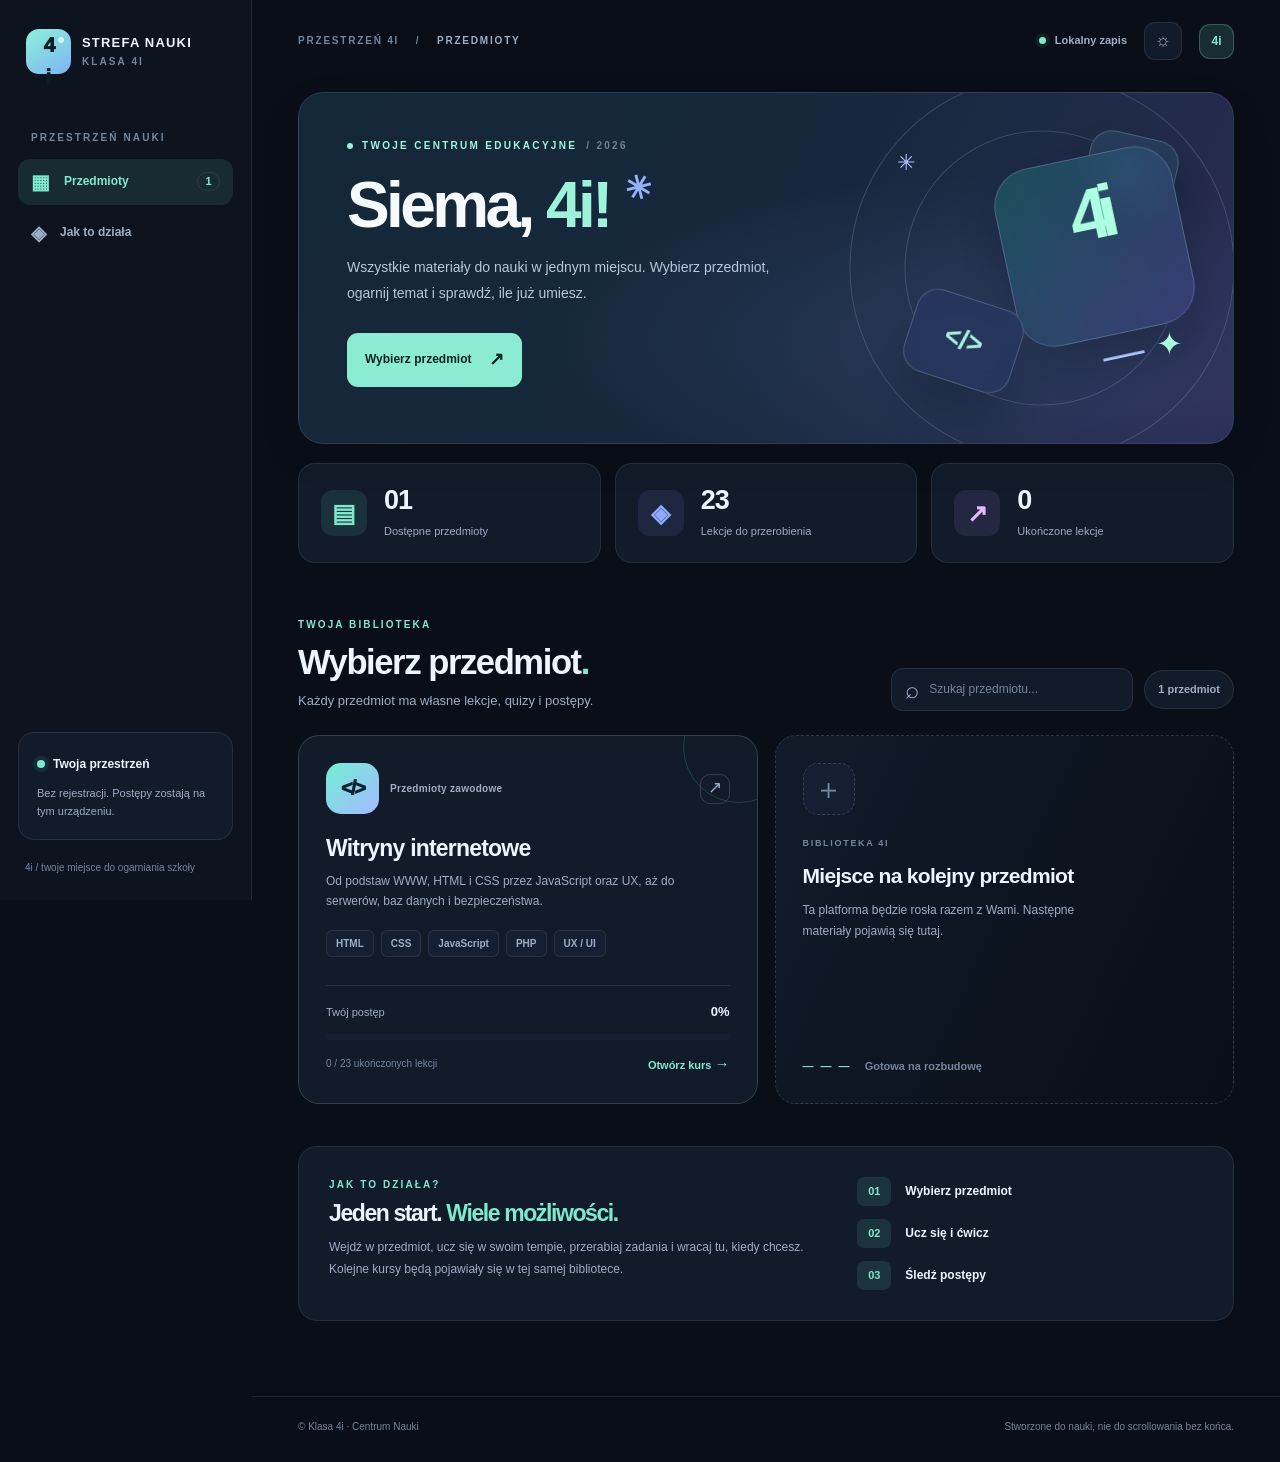
==== index.html @ 83c77b62 "Add files via upload" ====
<!doctype html>
<html lang="pl" data-theme="dark">
<head>
  <meta charset="utf-8">
  <meta name="viewport" content="width=device-width, initial-scale=1, viewport-fit=cover">
  <meta name="theme-color" content="#090e19">
  <meta name="description" content="Klasa 4i — centrum nauki. Wybierz przedmiot, przerabiaj lekcje, rozwiązuj quizy i śledź postępy.">
  <meta property="og:title" content="4i — Centrum Nauki">
  <meta property="og:description" content="Twoja baza materiałów, lekcji i quizów dla klasy 4i.">
  <meta property="og:type" content="website">
  <link rel="icon" href="assets/icon.svg" type="image/svg+xml">
  <link rel="manifest" href="manifest.webmanifest">
  <link rel="stylesheet" href="css/portal.css">
  <title>Klasa 4i — Centrum Nauki</title>
  <script src="subjects/catalog.js" defer></script>
  <script src="js/portal.js" defer></script>
</head>
<body>
  <a href="#main" class="skip-link">Przejdź do treści</a>
  <div class="shell">
    <aside class="sidebar" aria-label="Nawigacja">
      <a class="identity" href="./" aria-label="Klasa 4i — strona główna"><span class="identity-logo">4<span>i</span><span class="logo-spot"></span></span><span class="identity-name">STREFA NAUKI<small>KLASA 4I</small></span></a>
      <div class="nav-label">PRZESTRZEŃ NAUKI</div>
      <nav class="menu" aria-label="Menu główne"><a class="menu-link active" aria-current="page" href="./"><span aria-hidden="true">▦</span> Przedmioty <span class="menu-count" id="navCount">1</span></a><a class="menu-link" href="#jak-korzystac"><span aria-hidden="true">◈</span> Jak to działa</a></nav>
      <div class="sidebar-bottom"><div class="sidebar-note"><span class="status-dot"></span><strong>Twoja przestrzeń</strong><p>Bez rejestracji. Postępy zostają na tym urządzeniu.</p></div><span class="sidebar-copy">4i / twoje miejsce do ogarniania szkoły</span></div>
    </aside>
    <div class="main-col">
      <header class="topbar"><div class="top-path">PRZESTRZEŃ 4I <span>/</span> <strong>PRZEDMIOTY</strong></div><div class="top-controls"><span class="live-indicator"><span></span> Lokalny zapis</span><button id="themeToggle" class="icon-button" type="button" title="Zmień motyw" aria-label="Zmień motyw">☼</button><div class="top-avatar" aria-label="Klasa 4i">4i</div></div></header>
      <main class="container" id="main">
        <section class="welcome" aria-labelledby="welcomeTitle"><div class="welcome-copy"><div class="eyebrow"><span class="eyebrow-dash"></span> TWOJE CENTRUM EDUKACYJNE <span class="eyebrow-version">/ 2026</span></div><h1 id="welcomeTitle">Siema, <span>4i!</span> <span class="wave" aria-hidden="true">✳</span></h1><p>Wszystkie materiały do nauki w jednym miejscu. Wybierz przedmiot, ogarnij temat i sprawdź, ile już umiesz.</p><a class="primary-link" href="#przedmioty">Wybierz przedmiot <span aria-hidden="true">↗</span></a></div><div class="welcome-art" aria-hidden="true"><div class="art-orbit orbit-one"></div><div class="art-orbit orbit-two"></div><div class="art-tile tile-top">{ }</div><div class="art-tile tile-mid">4i<span>_</span></div><div class="art-tile tile-bottom">&lt;/&gt;</div><div class="art-spark spark-one">✦</div><div class="art-spark spark-two">✳</div></div></section>
        <div class="overview" aria-label="Statystyki platformy"><div class="overview-card"><span class="overview-icon icon-1">▤</span><div><strong id="totalSubjects">01</strong><small>Dostępne przedmioty</small></div></div><div class="overview-card"><span class="overview-icon icon-2">◈</span><div><strong id="totalLessons">23</strong><small>Lekcje do przerobienia</small></div></div><div class="overview-card"><span class="overview-icon icon-3">↗</span><div><strong id="totalCompleted">0</strong><small>Ukończone lekcje</small></div></div></div>
        <section class="subjects-section" id="przedmioty" aria-labelledby="subjectsTitle"><div class="section-top"><div><div class="section-eyebrow">TWOJA BIBLIOTEKA</div><h2 id="subjectsTitle">Wybierz przedmiot<span class="heading-dot">.</span></h2><p>Każdy przedmiot ma własne lekcje, quizy i postępy.</p></div><div class="section-tools"><label class="search-box"><span aria-hidden="true">⌕</span><span class="sr-only">Wyszukaj przedmiot</span><input id="subjectSearch" type="search" autocomplete="off" placeholder="Szukaj przedmiotu..." aria-label="Szukaj przedmiotu"></label><span id="subjectCount" class="count-pill">1 przedmiot</span></div></div><div id="subjectsGrid" class="subjects-grid" aria-live="polite"></div><p id="searchEmpty" class="empty-search" hidden>Nie znaleziono takiego przedmiotu. Spróbuj innej nazwy.</p></section>
        <section class="help" id="jak-korzystac" aria-label="Jak korzystać"><div class="help-copy"><div class="section-eyebrow">JAK TO DZIAŁA?</div><h2>Jeden start. <span>Wiele możliwości.</span></h2><p>Wejdź w przedmiot, ucz się w swoim tempie, przerabiaj zadania i wracaj tu, kiedy chcesz. Kolejne kursy będą pojawiały się w tej samej bibliotece.</p></div><div class="help-steps"><div><b>01</b><span>Wybierz przedmiot</span></div><div><b>02</b><span>Ucz się i ćwicz</span></div><div><b>03</b><span>Śledź postępy</span></div></div></section>
      </main><footer class="footer"><span>© Klasa 4i · Centrum Nauki</span><span>Stworzone do nauki, nie do scrollowania bez końca.</span></footer>
    </div>
  </div>
</body>
</html>
---- css/portal.css ----
:root{color-scheme:dark;--bg:#090e18;--sidebar:#0d1420;--panel:#111b2a;--panel2:#142032;--border:#ffffff16;--strong-border:#ffffff27;--text:#edf6ff;--muted:#9daec5;--quiet:#73869e;--mint:#7ee9cd;--blue:#91a9ff;--ink:#091c1a;--shadow:0 24px 60px #00000028}
[data-theme=light]{color-scheme:light;--bg:#f4f8fc;--sidebar:#fff;--panel:#fff;--panel2:#f4f7fc;--border:#1d3e561a;--strong-border:#1d3e5633;--text:#19283c;--muted:#64758a;--quiet:#7b8da0;--mint:#087e68;--blue:#556ccb;--ink:#fff;--shadow:0 20px 55px #35577918}
*{box-sizing:border-box}html{scroll-behavior:smooth}body{margin:0;font-family:Inter,ui-sans-serif,-apple-system,BlinkMacSystemFont,"Segoe UI",sans-serif;background:var(--bg);color:var(--text);line-height:1.55}a{color:inherit;text-decoration:none}button,input{font:inherit}button{cursor:pointer}button:focus-visible,a:focus-visible,input:focus-visible{outline:3px solid var(--mint);outline-offset:3px}::selection{background:#63dbb26b}.sr-only{position:absolute;width:1px;height:1px;margin:-1px;padding:0;overflow:hidden;clip:rect(0 0 0 0);white-space:nowrap;border:0}.skip-link{position:absolute;left:10px;top:-100px;z-index:200;background:var(--mint);color:var(--ink);padding:10px;border-radius:9px}.skip-link:focus{top:10px}
.shell{min-height:100vh}.sidebar{position:fixed;z-index:20;left:0;top:0;bottom:0;width:252px;display:flex;flex-direction:column;padding:29px 18px 25px;background:var(--sidebar);border-right:1px solid var(--border)}.identity{display:flex;gap:11px;align-items:center;padding:0 8px 30px}.identity-logo{height:45px;width:45px;background:linear-gradient(145deg,#8df2d8,#7db3f7);display:grid;place-items:center;position:relative;border-radius:13px;color:#0a1d25;font-size:21px;font-weight:950;letter-spacing:-1.7px;flex-shrink:0}.identity-logo>span:first-child{font-size:20px;margin-left:-2px}.logo-spot{position:absolute;width:6px;height:6px;border-radius:50%;right:7px;top:8px;background:#ffffffad}.identity-name{font-size:13px;font-weight:900;line-height:1.2;letter-spacing:1.2px}.identity-name small{display:block;margin-top:6px;font-size:10px;font-weight:780;color:var(--quiet);letter-spacing:2.1px}.nav-label,.section-eyebrow{color:var(--quiet);font-size:10px;font-weight:850;letter-spacing:2.1px}.nav-label{margin:26px 13px 13px}.menu{display:grid;gap:5px}.menu-link{display:flex;gap:14px;align-items:center;padding:13px;border-radius:12px;font-size:12px;font-weight:750;color:var(--muted);transition:background .15s,color .15s}.menu-link>span:first-child{font-size:20px;line-height:1}.menu-link:hover{background:var(--panel2);color:var(--text)}.menu-link.active{background:#74e5cb1a;color:var(--mint)}.menu-count{margin-left:auto;font-size:11px;border:1px solid var(--border);border-radius:99px;min-width:23px;text-align:center}.sidebar-bottom{margin-top:auto}.sidebar-note{border-radius:16px;border:1px solid var(--border);padding:18px;background:var(--panel)}.status-dot{width:8px;height:8px;border-radius:50%;background:var(--mint);display:inline-block;margin-right:8px;box-shadow:0 0 0 4px #65e2bf15}.sidebar-note strong{font-size:12px}.sidebar-note p{font-size:11px;line-height:1.6;color:var(--muted);margin:10px 0 0}.sidebar-copy{display:block;font-size:10px;color:var(--quiet);padding:20px 7px 0}.main-col{margin-left:252px;min-height:100vh;display:flex;flex-direction:column}.topbar{height:82px;display:flex;align-items:center;justify-content:space-between;gap:16px;padding:0 46px;max-width:1670px;width:100%;margin:0 auto}.top-path{font-size:10px;letter-spacing:1.8px;color:var(--quiet);font-weight:800}.top-path span{padding:0 12px;color:var(--quiet)}.top-path strong{color:var(--muted)}.top-controls{display:flex;align-items:center;gap:17px}.live-indicator{display:flex;align-items:center;gap:9px;font-size:11px;color:var(--muted);font-weight:650}.live-indicator>span{width:7px;height:7px;background:var(--mint);border-radius:100%;box-shadow:0 0 0 4px #65e2bf14}.icon-button{height:38px;width:38px;border:1px solid var(--border);border-radius:11px;background:var(--panel);color:var(--muted);font-size:18px}.icon-button:hover{color:var(--text);border-color:var(--strong-border)}.top-avatar{height:35px;width:35px;border-radius:11px;display:grid;place-items:center;background:#79e5c326;border:1px solid #79e5c344;color:var(--mint);font-size:12px;font-weight:900}.container{width:100%;max-width:1670px;padding:10px 46px 75px;margin:0 auto;flex:1}.welcome{min-height:352px;position:relative;overflow:hidden;display:grid;grid-template-columns:1.2fr .85fr;gap:12px;border:1px solid #b0c5e324;border-radius:25px;background:linear-gradient(115deg,#142736 0%,#17283e 54%,#292d54 100%);box-shadow:0 15px 45px #00000010}.welcome:before{content:'';position:absolute;inset:0;pointer-events:none;background:radial-gradient(ellipse at 76% 70%,#88a7f123,transparent 47%)}.welcome-copy{position:relative;z-index:2;padding:45px 48px 43px}.eyebrow{color:#9df6de;font-size:10px;font-weight:850;letter-spacing:2.3px;display:flex;gap:9px;align-items:center}.eyebrow-dash{height:6px;width:6px;border-radius:50%;background:#98f4dc}.eyebrow-version{color:#a0aec9a8}.welcome h1{font-size:clamp(42px,5vw,68px);line-height:1.06;letter-spacing:-3.6px;margin:18px 0 16px;font-weight:900;color:#f4faff}.welcome h1>span:first-child{color:#9df2d9}.wave{color:#95b1fc;font-size:.5em;vertical-align:top;display:inline-block;transform:rotate(-14deg);margin-left:1px}.welcome p{font-size:14px;color:#b7c8da;max-width:455px;line-height:1.8;margin:0 0 27px}.primary-link{padding:13px 18px;display:inline-flex;gap:18px;align-items:center;border-radius:11px;background:#8cebd3;color:#092521;font-size:12px;font-weight:850;transition:transform .15s,background .15s}.primary-link:hover{transform:translateY(-2px);background:#b1f8e4}.primary-link span{font-size:18px}.welcome-art{position:relative;min-height:280px}.art-orbit{position:absolute;border:1px solid #c9e0ff2d;border-radius:50%;left:50%;top:50%;transform:translate(-50%,-50%) rotate(-18deg)}.orbit-one{width:385px;height:385px}.orbit-two{width:275px;height:275px}.art-tile{position:absolute;display:grid;place-items:center;border:1px solid #d8e2ff38;box-shadow:0 26px 50px #06122052;backdrop-filter:blur(12px);font-weight:900}.tile-mid{width:181px;height:181px;left:40%;top:18%;border-radius:38px;transform:rotate(-12deg);background:linear-gradient(135deg,#1a5b62bb,#393c77dd);font-size:73px;letter-spacing:-12px;color:#adffdf}.tile-mid span{color:#adc5fe}.tile-top{height:73px;width:90px;right:15%;top:12%;background:#28415ec9;border-radius:22px;transform:rotate(13deg);color:#9abafa;font-size:25px}.tile-bottom{height:86px;width:111px;left:15%;bottom:17%;background:#25365dcf;border-radius:22px;transform:rotate(18deg);color:#abf6df;font-size:27px}.art-spark{position:absolute;color:#a8fbdc}.spark-one{right:13%;bottom:21%;font-size:32px}.spark-two{left:12%;top:15%;font-size:22px;color:#b1c2ff}.overview{display:grid;grid-template-columns:repeat(3,minmax(0,1fr));gap:14px;margin-top:19px}.overview-card{display:flex;gap:17px;align-items:center;min-height:100px;background:var(--panel);border:1px solid var(--border);border-radius:17px;padding:18px 22px}.overview-icon{height:46px;width:46px;display:grid;place-items:center;font-size:25px;font-weight:750;border-radius:12px;flex-shrink:0}.icon-1{color:var(--mint);background:#66e3c41b}.icon-2{color:var(--blue);background:#8b9ffe1a}.icon-3{color:#e8b9ff;background:#c79afe19}.overview-card strong{display:block;font-size:27px;font-weight:900;line-height:1.1;letter-spacing:-1px}.overview-card small{display:block;color:var(--muted);font-size:11px;margin-top:7px}.subjects-section{padding-top:54px;scroll-margin-top:22px}.section-top{display:flex;gap:20px;align-items:flex-end;justify-content:space-between;margin-bottom:24px}.section-eyebrow{color:var(--mint)}.section-top h2,.help h2{font-size:clamp(27px,2.7vw,35px);font-weight:880;line-height:1.2;letter-spacing:-1.4px;margin:9px 0 8px}.heading-dot{color:var(--mint)}.section-top p{color:var(--muted);margin:0;font-size:13px}.section-tools{display:flex;align-items:center;gap:11px}.search-box{display:flex;align-items:center;gap:8px;border:1px solid var(--border);background:var(--panel);border-radius:12px;padding:0 13px;height:43px;min-width:242px}.search-box:focus-within{border-color:var(--mint)}.search-box>span:not(.sr-only){font-size:24px;color:var(--muted);line-height:1}.search-box input{width:100%;background:transparent;border:0;outline:0;color:var(--text);font-size:12px}.search-box input:focus-visible{outline:0}.search-box input::placeholder{color:var(--quiet)}.count-pill{white-space:nowrap;font-size:11px;font-weight:780;color:var(--muted);padding:10px 13px;background:var(--panel);border:1px solid var(--border);border-radius:99px}.subjects-grid{display:grid;grid-template-columns:repeat(2,minmax(0,1fr));gap:17px}.subject-card{border:1px solid var(--strong-border);background:var(--panel);padding:27px;min-height:350px;border-radius:21px;display:flex;flex-direction:column;transition:transform .18s,border-color .18s,box-shadow .18s;position:relative;overflow:hidden}.subject-card:before{content:'';position:absolute;height:110px;width:110px;right:-38px;top:-45px;border:1px solid #69ead62d;border-radius:50%;pointer-events:none}.subject-card:hover{transform:translateY(-3px);border-color:var(--mint);box-shadow:var(--shadow)}.subject-head{display:flex;align-items:center;gap:11px}.subject-icon{height:51px;width:53px;display:grid;place-items:center;border-radius:15px;background:linear-gradient(135deg,#72eed4,#a5b9ff);font-size:20px;font-weight:950;color:#0d2230;letter-spacing:-2px}.subject-type{font-size:10px;color:var(--muted);font-weight:800;letter-spacing:.3px}.subject-arrow{margin-left:auto;width:30px;height:30px;display:grid;place-items:center;border:1px solid var(--strong-border);border-radius:10px;font-size:17px;color:var(--muted);transition:background .15s}.subject-card:hover .subject-arrow{color:var(--ink);background:var(--mint)}.subject-card h3{font-size:23px;letter-spacing:-.8px;line-height:1.25;margin:20px 0 8px}.subject-desc{font-size:12px;line-height:1.7;max-width:520px;color:var(--muted);margin:0 0 18px}.subject-tags{display:flex;flex-wrap:wrap;gap:7px}.subject-tags span{padding:5px 9px;border:1px solid var(--border);border-radius:6px;color:var(--muted);font-size:10px;font-weight:730;background:var(--panel2)}.subject-break{height:1px;background:var(--border);margin:auto 0 16px;margin-top:28px}.subject-progress{display:flex;align-items:center;justify-content:space-between;font-size:11px;color:var(--muted)}.subject-progress strong{color:var(--text);font-size:13px}.subject-meter{height:6px;background:var(--panel2);border-radius:8px;overflow:hidden;margin:12px 0}.subject-meter span{display:block;height:100%;background:linear-gradient(90deg,var(--mint),var(--blue));border-radius:8px}.subject-foot{display:flex;justify-content:space-between;align-items:center;gap:8px;color:var(--quiet);font-size:10px}.subject-open{color:var(--mint);font-size:11px;font-weight:850;white-space:nowrap}.subject-open span{font-size:15px}.coming-card{border:1px dashed var(--strong-border);background:linear-gradient(115deg,var(--panel),var(--bg));padding:27px;min-height:350px;border-radius:21px;display:flex;align-items:flex-start;flex-direction:column}.coming-plus{height:52px;width:52px;border-radius:15px;display:grid;place-items:center;background:var(--panel2);border:1px dashed var(--strong-border);font-size:29px;color:var(--quiet);font-weight:200}.coming-pill{font-size:9px;letter-spacing:1.7px;color:var(--quiet);font-weight:850;margin-top:22px}.coming-card h3{font-size:21px;letter-spacing:-.7px;margin:9px 0 7px}.coming-card p{color:var(--muted);font-size:12px;line-height:1.8;max-width:310px;margin:0}.coming-bottom{font-size:11px;color:var(--quiet);font-weight:750;margin-top:auto;display:flex;gap:13px;align-items:center}.coming-dashes{letter-spacing:2px;color:var(--mint)}.empty-search{border-radius:15px;padding:25px;border:1px solid var(--border);color:var(--muted);font-size:13px}.help{border:1px solid var(--border);border-radius:19px;display:grid;grid-template-columns:1.25fr .85fr;gap:20px;margin-top:42px;padding:30px;background:var(--panel)}.help h2{font-size:23px;margin-top:8px}.help h2 span{color:var(--mint)}.help p{font-size:12px;color:var(--muted);max-width:550px;margin:8px 0 0;line-height:1.85}.help-steps{display:grid;align-content:center;gap:13px}.help-steps>div{display:flex;align-items:center;gap:14px;font-size:12px;font-weight:700}.help-steps b{height:29px;width:34px;border-radius:7px;background:#7defd21b;display:grid;place-items:center;color:var(--mint);font-size:11px}.footer{max-width:1670px;width:100%;margin:0 auto;padding:22px 46px 28px;border-top:1px solid var(--border);color:var(--quiet);font-size:10px;display:flex;justify-content:space-between;gap:15px}
@media(max-width:1150px){.sidebar{width:214px}.main-col{margin-left:214px}.container{padding-left:28px;padding-right:28px}.topbar,.footer{padding-left:28px;padding-right:28px}.welcome-copy{padding:40px 35px}.welcome-art{transform:scale(.9);transform-origin:center}.subject-card,.coming-card{padding:22px}.subject-foot{flex-wrap:wrap}}
@media(max-width:820px){.sidebar{position:static;width:auto;height:auto;padding:14px 23px;border-right:0;border-bottom:1px solid var(--border)}.identity{padding:0}.identity-logo{height:40px;width:40px}.nav-label,.menu,.sidebar-bottom{display:none}.main-col{margin-left:0}.topbar{height:60px;padding:0 22px}.container{padding:15px 22px 56px}.welcome{min-height:300px}.welcome-copy{padding:33px}.welcome-art{transform:scale(.77)}.overview-card{padding:13px;min-height:90px}.overview-icon{width:38px;height:38px}.subjects-section{padding-top:39px}.footer{padding:18px 22px}}
@media(max-width:650px){.top-path{font-size:9px}.live-indicator{display:none}.welcome{display:block;min-height:315px}.welcome-copy{padding:35px 25px;max-width:430px}.welcome h1{font-size:51px}.welcome p{font-size:13px;position:relative;z-index:3}.welcome-art{position:absolute;right:-125px;top:15px;height:290px;width:290px;opacity:.24;transform:scale(.7)}.overview{grid-template-columns:repeat(3,minmax(0,1fr));gap:8px;margin-top:11px}.overview-card{display:block;padding:12px;min-height:116px}.overview-icon{width:31px;height:31px;font-size:19px;margin-bottom:8px}.overview-card strong{font-size:22px}.overview-card small{font-size:10px;line-height:1.35}.section-top{display:block}.section-tools{margin-top:21px}.search-box{flex:1;min-width:0}.subjects-grid{grid-template-columns:1fr}.subject-card,.coming-card{min-height:320px}.help{grid-template-columns:1fr;padding:23px}.help-steps{grid-template-columns:1fr;gap:9px}.footer{display:block}.footer span{display:block;margin:6px 0}}
@media(max-width:380px){.container{padding-left:14px;padding-right:14px}.topbar{padding:0 14px}.welcome-copy{padding:28px 20px}.welcome h1{font-size:46px}.overview-card{padding:9px}.count-pill{display:none}}
@media(prefers-reduced-motion:reduce){html{scroll-behavior:auto}*,*::before,*::after{animation-duration:.01ms!important;transition-duration:.01ms!important}}
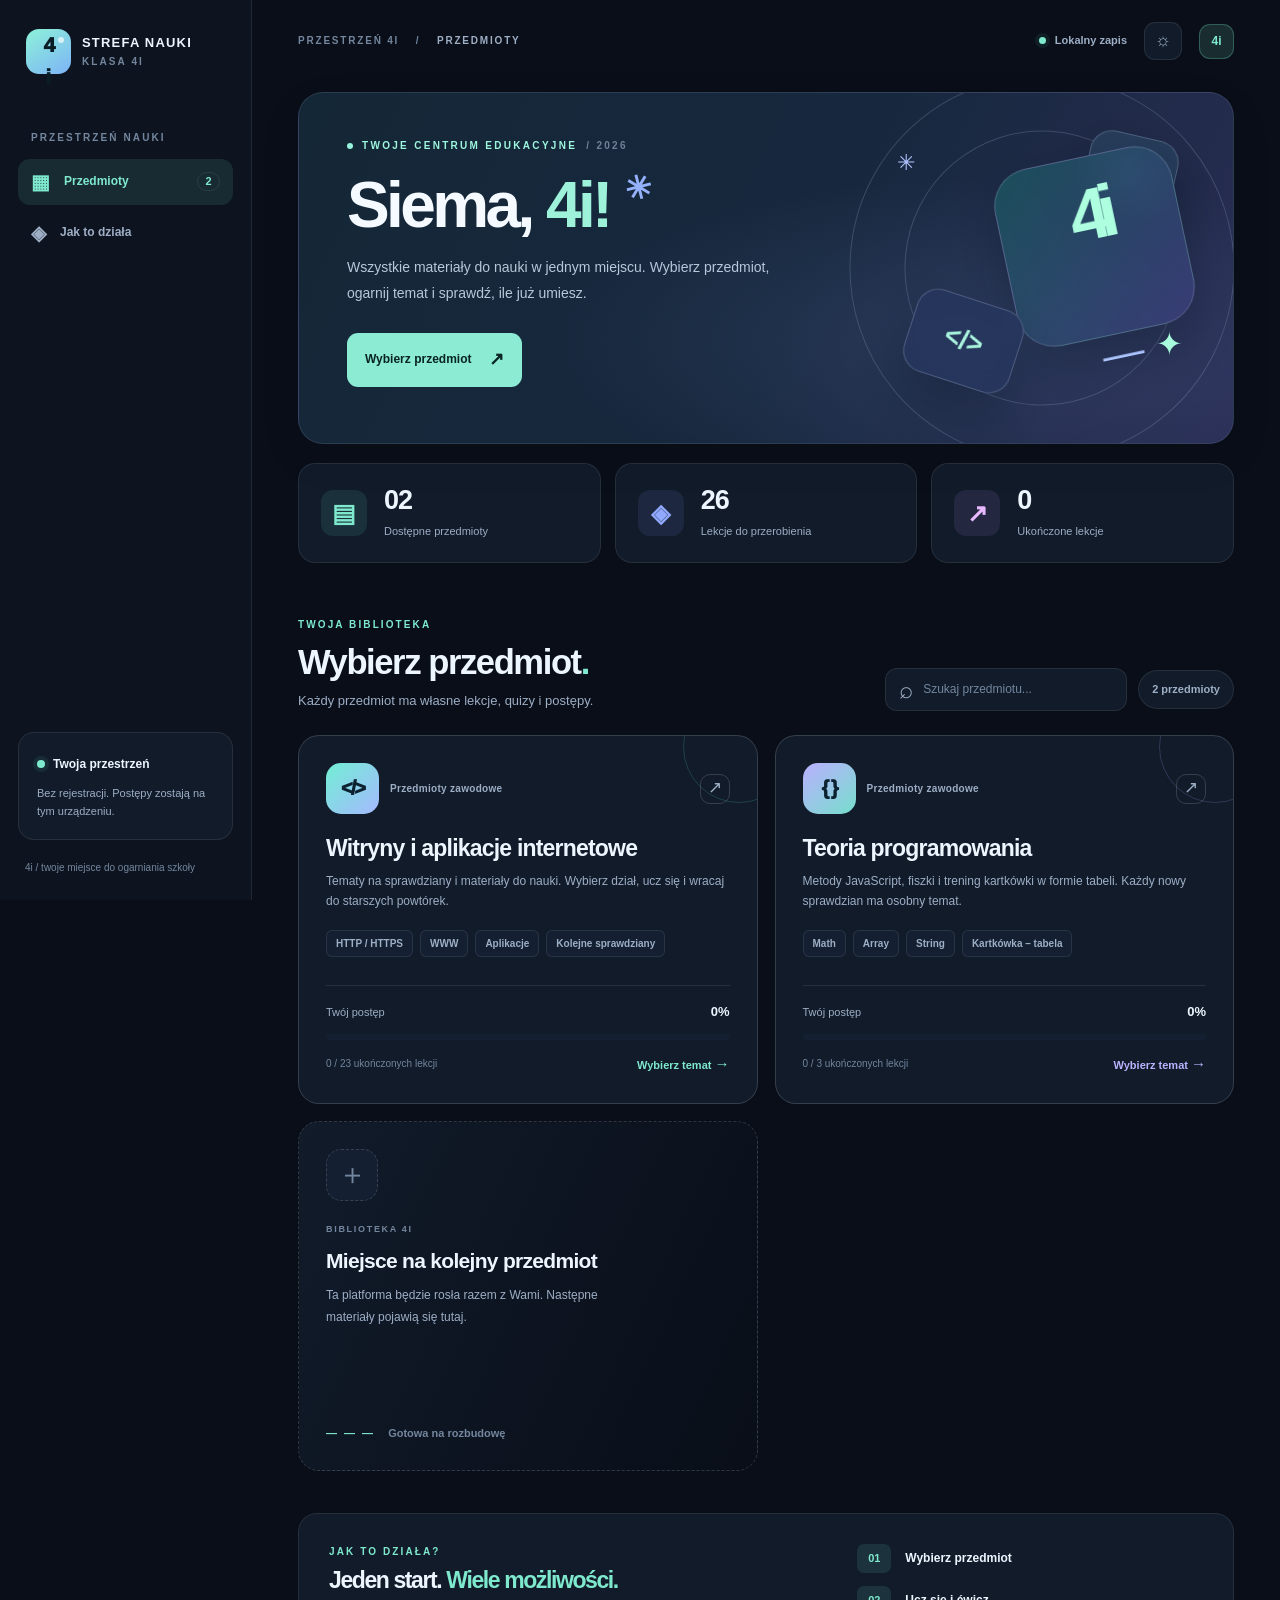
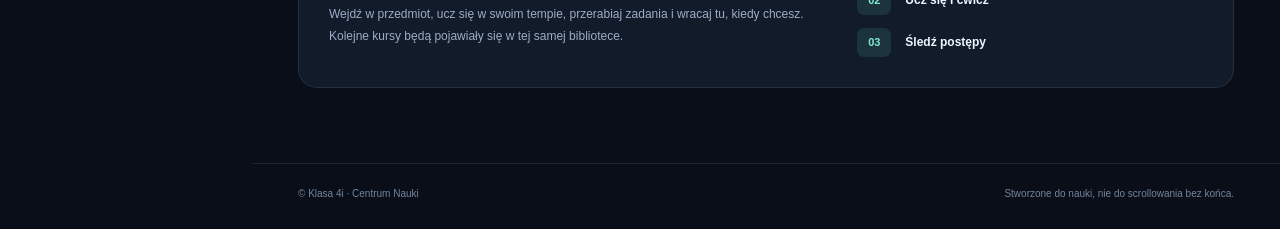
==== commit 4101746d: "Add files via upload" ====
--- a/index.html
+++ b/index.html
@@ -13,23 +13,25 @@
   <link rel="stylesheet" href="css/portal.css">
   <title>Klasa 4i — Centrum Nauki</title>
   <script src="subjects/catalog.js" defer></script>
+  <script src="subjects/witryny/tematy.js" defer></script>
+  <script src="subjects/teoria-programowania/tematy.js" defer></script>
   <script src="js/portal.js" defer></script>
 </head>
 <body>
   <a href="#main" class="skip-link">Przejdź do treści</a>
   <div class="shell">
     <aside class="sidebar" aria-label="Nawigacja">
-      <a class="identity" href="./" aria-label="Klasa 4i — strona główna"><span class="identity-logo">4<span>i</span><span class="logo-spot"></span></span><span class="identity-name">STREFA NAUKI<small>KLASA 4I</small></span></a>
+      <a class="identity" href="index.html" aria-label="Klasa 4i — strona główna"><span class="identity-logo">4<span>i</span><span class="logo-spot"></span></span><span class="identity-name">STREFA NAUKI<small>KLASA 4I</small></span></a>
       <div class="nav-label">PRZESTRZEŃ NAUKI</div>
-      <nav class="menu" aria-label="Menu główne"><a class="menu-link active" aria-current="page" href="./"><span aria-hidden="true">▦</span> Przedmioty <span class="menu-count" id="navCount">1</span></a><a class="menu-link" href="#jak-korzystac"><span aria-hidden="true">◈</span> Jak to działa</a></nav>
+      <nav class="menu" aria-label="Menu główne"><a class="menu-link active" aria-current="page" href="index.html"><span aria-hidden="true">▦</span> Przedmioty <span class="menu-count" id="navCount">2</span></a><a class="menu-link" href="#jak-korzystac"><span aria-hidden="true">◈</span> Jak to działa</a></nav>
       <div class="sidebar-bottom"><div class="sidebar-note"><span class="status-dot"></span><strong>Twoja przestrzeń</strong><p>Bez rejestracji. Postępy zostają na tym urządzeniu.</p></div><span class="sidebar-copy">4i / twoje miejsce do ogarniania szkoły</span></div>
     </aside>
     <div class="main-col">
       <header class="topbar"><div class="top-path">PRZESTRZEŃ 4I <span>/</span> <strong>PRZEDMIOTY</strong></div><div class="top-controls"><span class="live-indicator"><span></span> Lokalny zapis</span><button id="themeToggle" class="icon-button" type="button" title="Zmień motyw" aria-label="Zmień motyw">☼</button><div class="top-avatar" aria-label="Klasa 4i">4i</div></div></header>
       <main class="container" id="main">
         <section class="welcome" aria-labelledby="welcomeTitle"><div class="welcome-copy"><div class="eyebrow"><span class="eyebrow-dash"></span> TWOJE CENTRUM EDUKACYJNE <span class="eyebrow-version">/ 2026</span></div><h1 id="welcomeTitle">Siema, <span>4i!</span> <span class="wave" aria-hidden="true">✳</span></h1><p>Wszystkie materiały do nauki w jednym miejscu. Wybierz przedmiot, ogarnij temat i sprawdź, ile już umiesz.</p><a class="primary-link" href="#przedmioty">Wybierz przedmiot <span aria-hidden="true">↗</span></a></div><div class="welcome-art" aria-hidden="true"><div class="art-orbit orbit-one"></div><div class="art-orbit orbit-two"></div><div class="art-tile tile-top">{ }</div><div class="art-tile tile-mid">4i<span>_</span></div><div class="art-tile tile-bottom">&lt;/&gt;</div><div class="art-spark spark-one">✦</div><div class="art-spark spark-two">✳</div></div></section>
-        <div class="overview" aria-label="Statystyki platformy"><div class="overview-card"><span class="overview-icon icon-1">▤</span><div><strong id="totalSubjects">01</strong><small>Dostępne przedmioty</small></div></div><div class="overview-card"><span class="overview-icon icon-2">◈</span><div><strong id="totalLessons">23</strong><small>Lekcje do przerobienia</small></div></div><div class="overview-card"><span class="overview-icon icon-3">↗</span><div><strong id="totalCompleted">0</strong><small>Ukończone lekcje</small></div></div></div>
-        <section class="subjects-section" id="przedmioty" aria-labelledby="subjectsTitle"><div class="section-top"><div><div class="section-eyebrow">TWOJA BIBLIOTEKA</div><h2 id="subjectsTitle">Wybierz przedmiot<span class="heading-dot">.</span></h2><p>Każdy przedmiot ma własne lekcje, quizy i postępy.</p></div><div class="section-tools"><label class="search-box"><span aria-hidden="true">⌕</span><span class="sr-only">Wyszukaj przedmiot</span><input id="subjectSearch" type="search" autocomplete="off" placeholder="Szukaj przedmiotu..." aria-label="Szukaj przedmiotu"></label><span id="subjectCount" class="count-pill">1 przedmiot</span></div></div><div id="subjectsGrid" class="subjects-grid" aria-live="polite"></div><p id="searchEmpty" class="empty-search" hidden>Nie znaleziono takiego przedmiotu. Spróbuj innej nazwy.</p></section>
+        <div class="overview" aria-label="Statystyki platformy"><div class="overview-card"><span class="overview-icon icon-1">▤</span><div><strong id="totalSubjects">02</strong><small>Dostępne przedmioty</small></div></div><div class="overview-card"><span class="overview-icon icon-2">◈</span><div><strong id="totalLessons">26</strong><small>Lekcje do przerobienia</small></div></div><div class="overview-card"><span class="overview-icon icon-3">↗</span><div><strong id="totalCompleted">0</strong><small>Ukończone lekcje</small></div></div></div>
+        <section class="subjects-section" id="przedmioty" aria-labelledby="subjectsTitle"><div class="section-top"><div><div class="section-eyebrow">TWOJA BIBLIOTEKA</div><h2 id="subjectsTitle">Wybierz przedmiot<span class="heading-dot">.</span></h2><p>Każdy przedmiot ma własne lekcje, quizy i postępy.</p></div><div class="section-tools"><label class="search-box"><span aria-hidden="true">⌕</span><span class="sr-only">Wyszukaj przedmiot</span><input id="subjectSearch" type="search" autocomplete="off" placeholder="Szukaj przedmiotu..." aria-label="Szukaj przedmiotu"></label><span id="subjectCount" class="count-pill">2 przedmioty</span></div></div><div id="subjectsGrid" class="subjects-grid" aria-live="polite"></div><p id="searchEmpty" class="empty-search" hidden>Nie znaleziono takiego przedmiotu. Spróbuj innej nazwy.</p></section>
         <section class="help" id="jak-korzystac" aria-label="Jak korzystać"><div class="help-copy"><div class="section-eyebrow">JAK TO DZIAŁA?</div><h2>Jeden start. <span>Wiele możliwości.</span></h2><p>Wejdź w przedmiot, ucz się w swoim tempie, przerabiaj zadania i wracaj tu, kiedy chcesz. Kolejne kursy będą pojawiały się w tej samej bibliotece.</p></div><div class="help-steps"><div><b>01</b><span>Wybierz przedmiot</span></div><div><b>02</b><span>Ucz się i ćwicz</span></div><div><b>03</b><span>Śledź postępy</span></div></div></section>
       </main><footer class="footer"><span>© Klasa 4i · Centrum Nauki</span><span>Stworzone do nauki, nie do scrollowania bez końca.</span></footer>
     </div>
--- a/css/portal.css
+++ b/css/portal.css
@@ -8,3 +8,10 @@
 @media(max-width:650px){.top-path{font-size:9px}.live-indicator{display:none}.welcome{display:block;min-height:315px}.welcome-copy{padding:35px 25px;max-width:430px}.welcome h1{font-size:51px}.welcome p{font-size:13px;position:relative;z-index:3}.welcome-art{position:absolute;right:-125px;top:15px;height:290px;width:290px;opacity:.24;transform:scale(.7)}.overview{grid-template-columns:repeat(3,minmax(0,1fr));gap:8px;margin-top:11px}.overview-card{display:block;padding:12px;min-height:116px}.overview-icon{width:31px;height:31px;font-size:19px;margin-bottom:8px}.overview-card strong{font-size:22px}.overview-card small{font-size:10px;line-height:1.35}.section-top{display:block}.section-tools{margin-top:21px}.search-box{flex:1;min-width:0}.subjects-grid{grid-template-columns:1fr}.subject-card,.coming-card{min-height:320px}.help{grid-template-columns:1fr;padding:23px}.help-steps{grid-template-columns:1fr;gap:9px}.footer{display:block}.footer span{display:block;margin:6px 0}}
 @media(max-width:380px){.container{padding-left:14px;padding-right:14px}.topbar{padding:0 14px}.welcome-copy{padding:28px 20px}.welcome h1{font-size:46px}.overview-card{padding:9px}.count-pill{display:none}}
 @media(prefers-reduced-motion:reduce){html{scroll-behavior:auto}*,*::before,*::after{animation-duration:.01ms!important;transition-duration:.01ms!important}}
+
+/* Drugi przedmiot — osobny akcent bez zmian w starym kursie */
+.subject-violet .subject-icon{background:linear-gradient(140deg,#bab0ff,#76decc)}
+.subject-violet:before{border-color:#a6a2ff36}
+.subject-violet:hover{border-color:#aaa6ff}
+.subject-violet .subject-open{color:#b9b2ff}
+.subject-violet .subject-meter span{background:linear-gradient(90deg,#b9abff,#8be9d4)}
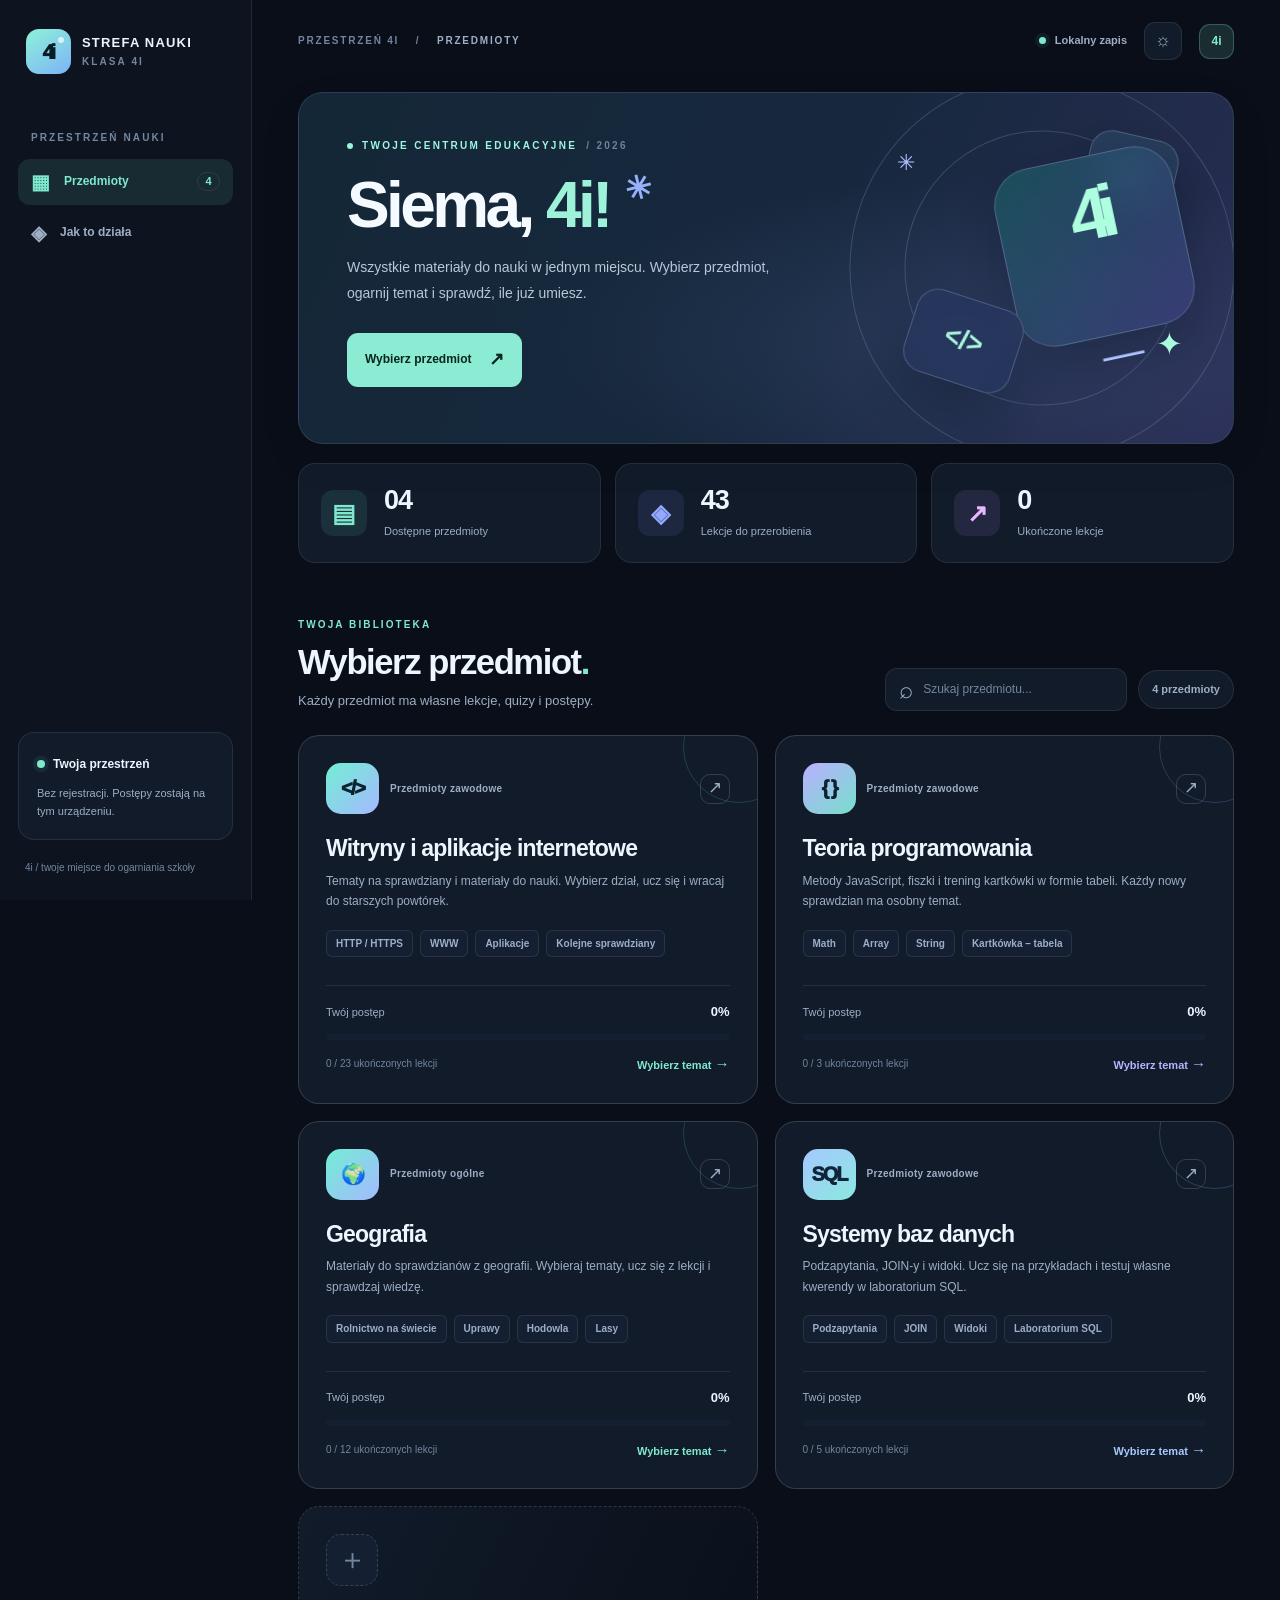
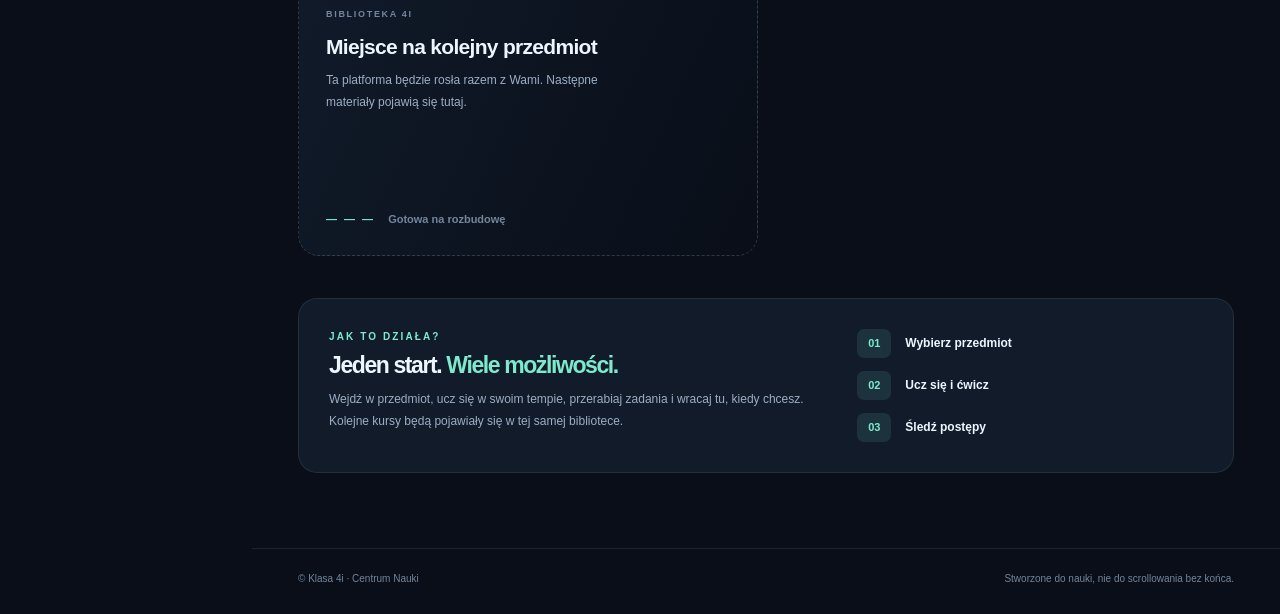
==== commit 6c517e64: "Add files via upload" ====
--- a/index.html
+++ b/index.html
@@ -15,6 +15,8 @@
   <script src="subjects/catalog.js" defer></script>
   <script src="subjects/witryny/tematy.js" defer></script>
   <script src="subjects/teoria-programowania/tematy.js" defer></script>
+  <script src="subjects/geografia/tematy.js" defer></script>
+  <script src="subjects/systemy-baz-danych/tematy.js" defer></script>
   <script src="js/portal.js" defer></script>
 </head>
 <body>
@@ -23,14 +25,14 @@
     <aside class="sidebar" aria-label="Nawigacja">
       <a class="identity" href="index.html" aria-label="Klasa 4i — strona główna"><span class="identity-logo">4<span>i</span><span class="logo-spot"></span></span><span class="identity-name">STREFA NAUKI<small>KLASA 4I</small></span></a>
       <div class="nav-label">PRZESTRZEŃ NAUKI</div>
-      <nav class="menu" aria-label="Menu główne"><a class="menu-link active" aria-current="page" href="index.html"><span aria-hidden="true">▦</span> Przedmioty <span class="menu-count" id="navCount">2</span></a><a class="menu-link" href="#jak-korzystac"><span aria-hidden="true">◈</span> Jak to działa</a></nav>
+      <nav class="menu" aria-label="Menu główne"><a class="menu-link active" aria-current="page" href="index.html"><span aria-hidden="true">▦</span> Przedmioty <span class="menu-count" id="navCount">4</span></a><a class="menu-link" href="#jak-korzystac"><span aria-hidden="true">◈</span> Jak to działa</a></nav>
       <div class="sidebar-bottom"><div class="sidebar-note"><span class="status-dot"></span><strong>Twoja przestrzeń</strong><p>Bez rejestracji. Postępy zostają na tym urządzeniu.</p></div><span class="sidebar-copy">4i / twoje miejsce do ogarniania szkoły</span></div>
     </aside>
     <div class="main-col">
       <header class="topbar"><div class="top-path">PRZESTRZEŃ 4I <span>/</span> <strong>PRZEDMIOTY</strong></div><div class="top-controls"><span class="live-indicator"><span></span> Lokalny zapis</span><button id="themeToggle" class="icon-button" type="button" title="Zmień motyw" aria-label="Zmień motyw">☼</button><div class="top-avatar" aria-label="Klasa 4i">4i</div></div></header>
       <main class="container" id="main">
         <section class="welcome" aria-labelledby="welcomeTitle"><div class="welcome-copy"><div class="eyebrow"><span class="eyebrow-dash"></span> TWOJE CENTRUM EDUKACYJNE <span class="eyebrow-version">/ 2026</span></div><h1 id="welcomeTitle">Siema, <span>4i!</span> <span class="wave" aria-hidden="true">✳</span></h1><p>Wszystkie materiały do nauki w jednym miejscu. Wybierz przedmiot, ogarnij temat i sprawdź, ile już umiesz.</p><a class="primary-link" href="#przedmioty">Wybierz przedmiot <span aria-hidden="true">↗</span></a></div><div class="welcome-art" aria-hidden="true"><div class="art-orbit orbit-one"></div><div class="art-orbit orbit-two"></div><div class="art-tile tile-top">{ }</div><div class="art-tile tile-mid">4i<span>_</span></div><div class="art-tile tile-bottom">&lt;/&gt;</div><div class="art-spark spark-one">✦</div><div class="art-spark spark-two">✳</div></div></section>
-        <div class="overview" aria-label="Statystyki platformy"><div class="overview-card"><span class="overview-icon icon-1">▤</span><div><strong id="totalSubjects">02</strong><small>Dostępne przedmioty</small></div></div><div class="overview-card"><span class="overview-icon icon-2">◈</span><div><strong id="totalLessons">26</strong><small>Lekcje do przerobienia</small></div></div><div class="overview-card"><span class="overview-icon icon-3">↗</span><div><strong id="totalCompleted">0</strong><small>Ukończone lekcje</small></div></div></div>
+        <div class="overview" aria-label="Statystyki platformy"><div class="overview-card"><span class="overview-icon icon-1">▤</span><div><strong id="totalSubjects">04</strong><small>Dostępne przedmioty</small></div></div><div class="overview-card"><span class="overview-icon icon-2">◈</span><div><strong id="totalLessons">43</strong><small>Lekcje do przerobienia</small></div></div><div class="overview-card"><span class="overview-icon icon-3">↗</span><div><strong id="totalCompleted">0</strong><small>Ukończone lekcje</small></div></div></div>
         <section class="subjects-section" id="przedmioty" aria-labelledby="subjectsTitle"><div class="section-top"><div><div class="section-eyebrow">TWOJA BIBLIOTEKA</div><h2 id="subjectsTitle">Wybierz przedmiot<span class="heading-dot">.</span></h2><p>Każdy przedmiot ma własne lekcje, quizy i postępy.</p></div><div class="section-tools"><label class="search-box"><span aria-hidden="true">⌕</span><span class="sr-only">Wyszukaj przedmiot</span><input id="subjectSearch" type="search" autocomplete="off" placeholder="Szukaj przedmiotu..." aria-label="Szukaj przedmiotu"></label><span id="subjectCount" class="count-pill">2 przedmioty</span></div></div><div id="subjectsGrid" class="subjects-grid" aria-live="polite"></div><p id="searchEmpty" class="empty-search" hidden>Nie znaleziono takiego przedmiotu. Spróbuj innej nazwy.</p></section>
         <section class="help" id="jak-korzystac" aria-label="Jak korzystać"><div class="help-copy"><div class="section-eyebrow">JAK TO DZIAŁA?</div><h2>Jeden start. <span>Wiele możliwości.</span></h2><p>Wejdź w przedmiot, ucz się w swoim tempie, przerabiaj zadania i wracaj tu, kiedy chcesz. Kolejne kursy będą pojawiały się w tej samej bibliotece.</p></div><div class="help-steps"><div><b>01</b><span>Wybierz przedmiot</span></div><div><b>02</b><span>Ucz się i ćwicz</span></div><div><b>03</b><span>Śledź postępy</span></div></div></section>
       </main><footer class="footer"><span>© Klasa 4i · Centrum Nauki</span><span>Stworzone do nauki, nie do scrollowania bez końca.</span></footer>
--- a/css/portal.css
+++ b/css/portal.css
@@ -2,7 +2,7 @@
 :root{color-scheme:dark;--bg:#090e18;--sidebar:#0d1420;--panel:#111b2a;--panel2:#142032;--border:#ffffff16;--strong-border:#ffffff27;--text:#edf6ff;--muted:#9daec5;--quiet:#73869e;--mint:#7ee9cd;--blue:#91a9ff;--ink:#091c1a;--shadow:0 24px 60px #00000028}
 [data-theme=light]{color-scheme:light;--bg:#f4f8fc;--sidebar:#fff;--panel:#fff;--panel2:#f4f7fc;--border:#1d3e561a;--strong-border:#1d3e5633;--text:#19283c;--muted:#64758a;--quiet:#7b8da0;--mint:#087e68;--blue:#556ccb;--ink:#fff;--shadow:0 20px 55px #35577918}
 *{box-sizing:border-box}html{scroll-behavior:smooth}body{margin:0;font-family:Inter,ui-sans-serif,-apple-system,BlinkMacSystemFont,"Segoe UI",sans-serif;background:var(--bg);color:var(--text);line-height:1.55}a{color:inherit;text-decoration:none}button,input{font:inherit}button{cursor:pointer}button:focus-visible,a:focus-visible,input:focus-visible{outline:3px solid var(--mint);outline-offset:3px}::selection{background:#63dbb26b}.sr-only{position:absolute;width:1px;height:1px;margin:-1px;padding:0;overflow:hidden;clip:rect(0 0 0 0);white-space:nowrap;border:0}.skip-link{position:absolute;left:10px;top:-100px;z-index:200;background:var(--mint);color:var(--ink);padding:10px;border-radius:9px}.skip-link:focus{top:10px}
-.shell{min-height:100vh}.sidebar{position:fixed;z-index:20;left:0;top:0;bottom:0;width:252px;display:flex;flex-direction:column;padding:29px 18px 25px;background:var(--sidebar);border-right:1px solid var(--border)}.identity{display:flex;gap:11px;align-items:center;padding:0 8px 30px}.identity-logo{height:45px;width:45px;background:linear-gradient(145deg,#8df2d8,#7db3f7);display:grid;place-items:center;position:relative;border-radius:13px;color:#0a1d25;font-size:21px;font-weight:950;letter-spacing:-1.7px;flex-shrink:0}.identity-logo>span:first-child{font-size:20px;margin-left:-2px}.logo-spot{position:absolute;width:6px;height:6px;border-radius:50%;right:7px;top:8px;background:#ffffffad}.identity-name{font-size:13px;font-weight:900;line-height:1.2;letter-spacing:1.2px}.identity-name small{display:block;margin-top:6px;font-size:10px;font-weight:780;color:var(--quiet);letter-spacing:2.1px}.nav-label,.section-eyebrow{color:var(--quiet);font-size:10px;font-weight:850;letter-spacing:2.1px}.nav-label{margin:26px 13px 13px}.menu{display:grid;gap:5px}.menu-link{display:flex;gap:14px;align-items:center;padding:13px;border-radius:12px;font-size:12px;font-weight:750;color:var(--muted);transition:background .15s,color .15s}.menu-link>span:first-child{font-size:20px;line-height:1}.menu-link:hover{background:var(--panel2);color:var(--text)}.menu-link.active{background:#74e5cb1a;color:var(--mint)}.menu-count{margin-left:auto;font-size:11px;border:1px solid var(--border);border-radius:99px;min-width:23px;text-align:center}.sidebar-bottom{margin-top:auto}.sidebar-note{border-radius:16px;border:1px solid var(--border);padding:18px;background:var(--panel)}.status-dot{width:8px;height:8px;border-radius:50%;background:var(--mint);display:inline-block;margin-right:8px;box-shadow:0 0 0 4px #65e2bf15}.sidebar-note strong{font-size:12px}.sidebar-note p{font-size:11px;line-height:1.6;color:var(--muted);margin:10px 0 0}.sidebar-copy{display:block;font-size:10px;color:var(--quiet);padding:20px 7px 0}.main-col{margin-left:252px;min-height:100vh;display:flex;flex-direction:column}.topbar{height:82px;display:flex;align-items:center;justify-content:space-between;gap:16px;padding:0 46px;max-width:1670px;width:100%;margin:0 auto}.top-path{font-size:10px;letter-spacing:1.8px;color:var(--quiet);font-weight:800}.top-path span{padding:0 12px;color:var(--quiet)}.top-path strong{color:var(--muted)}.top-controls{display:flex;align-items:center;gap:17px}.live-indicator{display:flex;align-items:center;gap:9px;font-size:11px;color:var(--muted);font-weight:650}.live-indicator>span{width:7px;height:7px;background:var(--mint);border-radius:100%;box-shadow:0 0 0 4px #65e2bf14}.icon-button{height:38px;width:38px;border:1px solid var(--border);border-radius:11px;background:var(--panel);color:var(--muted);font-size:18px}.icon-button:hover{color:var(--text);border-color:var(--strong-border)}.top-avatar{height:35px;width:35px;border-radius:11px;display:grid;place-items:center;background:#79e5c326;border:1px solid #79e5c344;color:var(--mint);font-size:12px;font-weight:900}.container{width:100%;max-width:1670px;padding:10px 46px 75px;margin:0 auto;flex:1}.welcome{min-height:352px;position:relative;overflow:hidden;display:grid;grid-template-columns:1.2fr .85fr;gap:12px;border:1px solid #b0c5e324;border-radius:25px;background:linear-gradient(115deg,#142736 0%,#17283e 54%,#292d54 100%);box-shadow:0 15px 45px #00000010}.welcome:before{content:'';position:absolute;inset:0;pointer-events:none;background:radial-gradient(ellipse at 76% 70%,#88a7f123,transparent 47%)}.welcome-copy{position:relative;z-index:2;padding:45px 48px 43px}.eyebrow{color:#9df6de;font-size:10px;font-weight:850;letter-spacing:2.3px;display:flex;gap:9px;align-items:center}.eyebrow-dash{height:6px;width:6px;border-radius:50%;background:#98f4dc}.eyebrow-version{color:#a0aec9a8}.welcome h1{font-size:clamp(42px,5vw,68px);line-height:1.06;letter-spacing:-3.6px;margin:18px 0 16px;font-weight:900;color:#f4faff}.welcome h1>span:first-child{color:#9df2d9}.wave{color:#95b1fc;font-size:.5em;vertical-align:top;display:inline-block;transform:rotate(-14deg);margin-left:1px}.welcome p{font-size:14px;color:#b7c8da;max-width:455px;line-height:1.8;margin:0 0 27px}.primary-link{padding:13px 18px;display:inline-flex;gap:18px;align-items:center;border-radius:11px;background:#8cebd3;color:#092521;font-size:12px;font-weight:850;transition:transform .15s,background .15s}.primary-link:hover{transform:translateY(-2px);background:#b1f8e4}.primary-link span{font-size:18px}.welcome-art{position:relative;min-height:280px}.art-orbit{position:absolute;border:1px solid #c9e0ff2d;border-radius:50%;left:50%;top:50%;transform:translate(-50%,-50%) rotate(-18deg)}.orbit-one{width:385px;height:385px}.orbit-two{width:275px;height:275px}.art-tile{position:absolute;display:grid;place-items:center;border:1px solid #d8e2ff38;box-shadow:0 26px 50px #06122052;backdrop-filter:blur(12px);font-weight:900}.tile-mid{width:181px;height:181px;left:40%;top:18%;border-radius:38px;transform:rotate(-12deg);background:linear-gradient(135deg,#1a5b62bb,#393c77dd);font-size:73px;letter-spacing:-12px;color:#adffdf}.tile-mid span{color:#adc5fe}.tile-top{height:73px;width:90px;right:15%;top:12%;background:#28415ec9;border-radius:22px;transform:rotate(13deg);color:#9abafa;font-size:25px}.tile-bottom{height:86px;width:111px;left:15%;bottom:17%;background:#25365dcf;border-radius:22px;transform:rotate(18deg);color:#abf6df;font-size:27px}.art-spark{position:absolute;color:#a8fbdc}.spark-one{right:13%;bottom:21%;font-size:32px}.spark-two{left:12%;top:15%;font-size:22px;color:#b1c2ff}.overview{display:grid;grid-template-columns:repeat(3,minmax(0,1fr));gap:14px;margin-top:19px}.overview-card{display:flex;gap:17px;align-items:center;min-height:100px;background:var(--panel);border:1px solid var(--border);border-radius:17px;padding:18px 22px}.overview-icon{height:46px;width:46px;display:grid;place-items:center;font-size:25px;font-weight:750;border-radius:12px;flex-shrink:0}.icon-1{color:var(--mint);background:#66e3c41b}.icon-2{color:var(--blue);background:#8b9ffe1a}.icon-3{color:#e8b9ff;background:#c79afe19}.overview-card strong{display:block;font-size:27px;font-weight:900;line-height:1.1;letter-spacing:-1px}.overview-card small{display:block;color:var(--muted);font-size:11px;margin-top:7px}.subjects-section{padding-top:54px;scroll-margin-top:22px}.section-top{display:flex;gap:20px;align-items:flex-end;justify-content:space-between;margin-bottom:24px}.section-eyebrow{color:var(--mint)}.section-top h2,.help h2{font-size:clamp(27px,2.7vw,35px);font-weight:880;line-height:1.2;letter-spacing:-1.4px;margin:9px 0 8px}.heading-dot{color:var(--mint)}.section-top p{color:var(--muted);margin:0;font-size:13px}.section-tools{display:flex;align-items:center;gap:11px}.search-box{display:flex;align-items:center;gap:8px;border:1px solid var(--border);background:var(--panel);border-radius:12px;padding:0 13px;height:43px;min-width:242px}.search-box:focus-within{border-color:var(--mint)}.search-box>span:not(.sr-only){font-size:24px;color:var(--muted);line-height:1}.search-box input{width:100%;background:transparent;border:0;outline:0;color:var(--text);font-size:12px}.search-box input:focus-visible{outline:0}.search-box input::placeholder{color:var(--quiet)}.count-pill{white-space:nowrap;font-size:11px;font-weight:780;color:var(--muted);padding:10px 13px;background:var(--panel);border:1px solid var(--border);border-radius:99px}.subjects-grid{display:grid;grid-template-columns:repeat(2,minmax(0,1fr));gap:17px}.subject-card{border:1px solid var(--strong-border);background:var(--panel);padding:27px;min-height:350px;border-radius:21px;display:flex;flex-direction:column;transition:transform .18s,border-color .18s,box-shadow .18s;position:relative;overflow:hidden}.subject-card:before{content:'';position:absolute;height:110px;width:110px;right:-38px;top:-45px;border:1px solid #69ead62d;border-radius:50%;pointer-events:none}.subject-card:hover{transform:translateY(-3px);border-color:var(--mint);box-shadow:var(--shadow)}.subject-head{display:flex;align-items:center;gap:11px}.subject-icon{height:51px;width:53px;display:grid;place-items:center;border-radius:15px;background:linear-gradient(135deg,#72eed4,#a5b9ff);font-size:20px;font-weight:950;color:#0d2230;letter-spacing:-2px}.subject-type{font-size:10px;color:var(--muted);font-weight:800;letter-spacing:.3px}.subject-arrow{margin-left:auto;width:30px;height:30px;display:grid;place-items:center;border:1px solid var(--strong-border);border-radius:10px;font-size:17px;color:var(--muted);transition:background .15s}.subject-card:hover .subject-arrow{color:var(--ink);background:var(--mint)}.subject-card h3{font-size:23px;letter-spacing:-.8px;line-height:1.25;margin:20px 0 8px}.subject-desc{font-size:12px;line-height:1.7;max-width:520px;color:var(--muted);margin:0 0 18px}.subject-tags{display:flex;flex-wrap:wrap;gap:7px}.subject-tags span{padding:5px 9px;border:1px solid var(--border);border-radius:6px;color:var(--muted);font-size:10px;font-weight:730;background:var(--panel2)}.subject-break{height:1px;background:var(--border);margin:auto 0 16px;margin-top:28px}.subject-progress{display:flex;align-items:center;justify-content:space-between;font-size:11px;color:var(--muted)}.subject-progress strong{color:var(--text);font-size:13px}.subject-meter{height:6px;background:var(--panel2);border-radius:8px;overflow:hidden;margin:12px 0}.subject-meter span{display:block;height:100%;background:linear-gradient(90deg,var(--mint),var(--blue));border-radius:8px}.subject-foot{display:flex;justify-content:space-between;align-items:center;gap:8px;color:var(--quiet);font-size:10px}.subject-open{color:var(--mint);font-size:11px;font-weight:850;white-space:nowrap}.subject-open span{font-size:15px}.coming-card{border:1px dashed var(--strong-border);background:linear-gradient(115deg,var(--panel),var(--bg));padding:27px;min-height:350px;border-radius:21px;display:flex;align-items:flex-start;flex-direction:column}.coming-plus{height:52px;width:52px;border-radius:15px;display:grid;place-items:center;background:var(--panel2);border:1px dashed var(--strong-border);font-size:29px;color:var(--quiet);font-weight:200}.coming-pill{font-size:9px;letter-spacing:1.7px;color:var(--quiet);font-weight:850;margin-top:22px}.coming-card h3{font-size:21px;letter-spacing:-.7px;margin:9px 0 7px}.coming-card p{color:var(--muted);font-size:12px;line-height:1.8;max-width:310px;margin:0}.coming-bottom{font-size:11px;color:var(--quiet);font-weight:750;margin-top:auto;display:flex;gap:13px;align-items:center}.coming-dashes{letter-spacing:2px;color:var(--mint)}.empty-search{border-radius:15px;padding:25px;border:1px solid var(--border);color:var(--muted);font-size:13px}.help{border:1px solid var(--border);border-radius:19px;display:grid;grid-template-columns:1.25fr .85fr;gap:20px;margin-top:42px;padding:30px;background:var(--panel)}.help h2{font-size:23px;margin-top:8px}.help h2 span{color:var(--mint)}.help p{font-size:12px;color:var(--muted);max-width:550px;margin:8px 0 0;line-height:1.85}.help-steps{display:grid;align-content:center;gap:13px}.help-steps>div{display:flex;align-items:center;gap:14px;font-size:12px;font-weight:700}.help-steps b{height:29px;width:34px;border-radius:7px;background:#7defd21b;display:grid;place-items:center;color:var(--mint);font-size:11px}.footer{max-width:1670px;width:100%;margin:0 auto;padding:22px 46px 28px;border-top:1px solid var(--border);color:var(--quiet);font-size:10px;display:flex;justify-content:space-between;gap:15px}
+.shell{min-height:100vh}.sidebar{position:fixed;z-index:20;left:0;top:0;bottom:0;width:252px;display:flex;flex-direction:column;padding:29px 18px 25px;background:var(--sidebar);border-right:1px solid var(--border)}.identity{display:flex;gap:11px;align-items:center;padding:0 8px 30px}.identity-logo{height:45px;width:45px;background:linear-gradient(145deg,#8df2d8,#7db3f7);display:flex;align-items:center;justify-content:center;white-space:nowrap;line-height:1;position:relative;border-radius:13px;color:#0a1d25;font-size:21px;font-weight:950;letter-spacing:-1.7px;flex-shrink:0}.identity-logo>span:first-child{font-size:20px;margin-left:-2px}.logo-spot{position:absolute;width:6px;height:6px;border-radius:50%;right:7px;top:8px;background:#ffffffad}.identity-name{font-size:13px;font-weight:900;line-height:1.2;letter-spacing:1.2px}.identity-name small{display:block;margin-top:6px;font-size:10px;font-weight:780;color:var(--quiet);letter-spacing:2.1px}.nav-label,.section-eyebrow{color:var(--quiet);font-size:10px;font-weight:850;letter-spacing:2.1px}.nav-label{margin:26px 13px 13px}.menu{display:grid;gap:5px}.menu-link{display:flex;gap:14px;align-items:center;padding:13px;border-radius:12px;font-size:12px;font-weight:750;color:var(--muted);transition:background .15s,color .15s}.menu-link>span:first-child{font-size:20px;line-height:1}.menu-link:hover{background:var(--panel2);color:var(--text)}.menu-link.active{background:#74e5cb1a;color:var(--mint)}.menu-count{margin-left:auto;font-size:11px;border:1px solid var(--border);border-radius:99px;min-width:23px;text-align:center}.sidebar-bottom{margin-top:auto}.sidebar-note{border-radius:16px;border:1px solid var(--border);padding:18px;background:var(--panel)}.status-dot{width:8px;height:8px;border-radius:50%;background:var(--mint);display:inline-block;margin-right:8px;box-shadow:0 0 0 4px #65e2bf15}.sidebar-note strong{font-size:12px}.sidebar-note p{font-size:11px;line-height:1.6;color:var(--muted);margin:10px 0 0}.sidebar-copy{display:block;font-size:10px;color:var(--quiet);padding:20px 7px 0}.main-col{margin-left:252px;min-height:100vh;display:flex;flex-direction:column}.topbar{height:82px;display:flex;align-items:center;justify-content:space-between;gap:16px;padding:0 46px;max-width:1670px;width:100%;margin:0 auto}.top-path{font-size:10px;letter-spacing:1.8px;color:var(--quiet);font-weight:800}.top-path span{padding:0 12px;color:var(--quiet)}.top-path strong{color:var(--muted)}.top-controls{display:flex;align-items:center;gap:17px}.live-indicator{display:flex;align-items:center;gap:9px;font-size:11px;color:var(--muted);font-weight:650}.live-indicator>span{width:7px;height:7px;background:var(--mint);border-radius:100%;box-shadow:0 0 0 4px #65e2bf14}.icon-button{height:38px;width:38px;border:1px solid var(--border);border-radius:11px;background:var(--panel);color:var(--muted);font-size:18px}.icon-button:hover{color:var(--text);border-color:var(--strong-border)}.top-avatar{height:35px;width:35px;border-radius:11px;display:grid;place-items:center;background:#79e5c326;border:1px solid #79e5c344;color:var(--mint);font-size:12px;font-weight:900}.container{width:100%;max-width:1670px;padding:10px 46px 75px;margin:0 auto;flex:1}.welcome{min-height:352px;position:relative;overflow:hidden;display:grid;grid-template-columns:1.2fr .85fr;gap:12px;border:1px solid #b0c5e324;border-radius:25px;background:linear-gradient(115deg,#142736 0%,#17283e 54%,#292d54 100%);box-shadow:0 15px 45px #00000010}.welcome:before{content:'';position:absolute;inset:0;pointer-events:none;background:radial-gradient(ellipse at 76% 70%,#88a7f123,transparent 47%)}.welcome-copy{position:relative;z-index:2;padding:45px 48px 43px}.eyebrow{color:#9df6de;font-size:10px;font-weight:850;letter-spacing:2.3px;display:flex;gap:9px;align-items:center}.eyebrow-dash{height:6px;width:6px;border-radius:50%;background:#98f4dc}.eyebrow-version{color:#a0aec9a8}.welcome h1{font-size:clamp(42px,5vw,68px);line-height:1.06;letter-spacing:-3.6px;margin:18px 0 16px;font-weight:900;color:#f4faff}.welcome h1>span:first-child{color:#9df2d9}.wave{color:#95b1fc;font-size:.5em;vertical-align:top;display:inline-block;transform:rotate(-14deg);margin-left:1px}.welcome p{font-size:14px;color:#b7c8da;max-width:455px;line-height:1.8;margin:0 0 27px}.primary-link{padding:13px 18px;display:inline-flex;gap:18px;align-items:center;border-radius:11px;background:#8cebd3;color:#092521;font-size:12px;font-weight:850;transition:transform .15s,background .15s}.primary-link:hover{transform:translateY(-2px);background:#b1f8e4}.primary-link span{font-size:18px}.welcome-art{position:relative;min-height:280px}.art-orbit{position:absolute;border:1px solid #c9e0ff2d;border-radius:50%;left:50%;top:50%;transform:translate(-50%,-50%) rotate(-18deg)}.orbit-one{width:385px;height:385px}.orbit-two{width:275px;height:275px}.art-tile{position:absolute;display:grid;place-items:center;border:1px solid #d8e2ff38;box-shadow:0 26px 50px #06122052;backdrop-filter:blur(12px);font-weight:900}.tile-mid{width:181px;height:181px;left:40%;top:18%;border-radius:38px;transform:rotate(-12deg);background:linear-gradient(135deg,#1a5b62bb,#393c77dd);font-size:73px;letter-spacing:-12px;color:#adffdf}.tile-mid span{color:#adc5fe}.tile-top{height:73px;width:90px;right:15%;top:12%;background:#28415ec9;border-radius:22px;transform:rotate(13deg);color:#9abafa;font-size:25px}.tile-bottom{height:86px;width:111px;left:15%;bottom:17%;background:#25365dcf;border-radius:22px;transform:rotate(18deg);color:#abf6df;font-size:27px}.art-spark{position:absolute;color:#a8fbdc}.spark-one{right:13%;bottom:21%;font-size:32px}.spark-two{left:12%;top:15%;font-size:22px;color:#b1c2ff}.overview{display:grid;grid-template-columns:repeat(3,minmax(0,1fr));gap:14px;margin-top:19px}.overview-card{display:flex;gap:17px;align-items:center;min-height:100px;background:var(--panel);border:1px solid var(--border);border-radius:17px;padding:18px 22px}.overview-icon{height:46px;width:46px;display:grid;place-items:center;font-size:25px;font-weight:750;border-radius:12px;flex-shrink:0}.icon-1{color:var(--mint);background:#66e3c41b}.icon-2{color:var(--blue);background:#8b9ffe1a}.icon-3{color:#e8b9ff;background:#c79afe19}.overview-card strong{display:block;font-size:27px;font-weight:900;line-height:1.1;letter-spacing:-1px}.overview-card small{display:block;color:var(--muted);font-size:11px;margin-top:7px}.subjects-section{padding-top:54px;scroll-margin-top:22px}.section-top{display:flex;gap:20px;align-items:flex-end;justify-content:space-between;margin-bottom:24px}.section-eyebrow{color:var(--mint)}.section-top h2,.help h2{font-size:clamp(27px,2.7vw,35px);font-weight:880;line-height:1.2;letter-spacing:-1.4px;margin:9px 0 8px}.heading-dot{color:var(--mint)}.section-top p{color:var(--muted);margin:0;font-size:13px}.section-tools{display:flex;align-items:center;gap:11px}.search-box{display:flex;align-items:center;gap:8px;border:1px solid var(--border);background:var(--panel);border-radius:12px;padding:0 13px;height:43px;min-width:242px}.search-box:focus-within{border-color:var(--mint)}.search-box>span:not(.sr-only){font-size:24px;color:var(--muted);line-height:1}.search-box input{width:100%;background:transparent;border:0;outline:0;color:var(--text);font-size:12px}.search-box input:focus-visible{outline:0}.search-box input::placeholder{color:var(--quiet)}.count-pill{white-space:nowrap;font-size:11px;font-weight:780;color:var(--muted);padding:10px 13px;background:var(--panel);border:1px solid var(--border);border-radius:99px}.subjects-grid{display:grid;grid-template-columns:repeat(2,minmax(0,1fr));gap:17px}.subject-card{border:1px solid var(--strong-border);background:var(--panel);padding:27px;min-height:350px;border-radius:21px;display:flex;flex-direction:column;transition:transform .18s,border-color .18s,box-shadow .18s;position:relative;overflow:hidden}.subject-card:before{content:'';position:absolute;height:110px;width:110px;right:-38px;top:-45px;border:1px solid #69ead62d;border-radius:50%;pointer-events:none}.subject-card:hover{transform:translateY(-3px);border-color:var(--mint);box-shadow:var(--shadow)}.subject-head{display:flex;align-items:center;gap:11px}.subject-icon{height:51px;width:53px;display:grid;place-items:center;border-radius:15px;background:linear-gradient(135deg,#72eed4,#a5b9ff);font-size:20px;font-weight:950;color:#0d2230;letter-spacing:-2px}.subject-type{font-size:10px;color:var(--muted);font-weight:800;letter-spacing:.3px}.subject-arrow{margin-left:auto;width:30px;height:30px;display:grid;place-items:center;border:1px solid var(--strong-border);border-radius:10px;font-size:17px;color:var(--muted);transition:background .15s}.subject-card:hover .subject-arrow{color:var(--ink);background:var(--mint)}.subject-card h3{font-size:23px;letter-spacing:-.8px;line-height:1.25;margin:20px 0 8px}.subject-desc{font-size:12px;line-height:1.7;max-width:520px;color:var(--muted);margin:0 0 18px}.subject-tags{display:flex;flex-wrap:wrap;gap:7px}.subject-tags span{padding:5px 9px;border:1px solid var(--border);border-radius:6px;color:var(--muted);font-size:10px;font-weight:730;background:var(--panel2)}.subject-break{height:1px;background:var(--border);margin:auto 0 16px;margin-top:28px}.subject-progress{display:flex;align-items:center;justify-content:space-between;font-size:11px;color:var(--muted)}.subject-progress strong{color:var(--text);font-size:13px}.subject-meter{height:6px;background:var(--panel2);border-radius:8px;overflow:hidden;margin:12px 0}.subject-meter span{display:block;height:100%;background:linear-gradient(90deg,var(--mint),var(--blue));border-radius:8px}.subject-foot{display:flex;justify-content:space-between;align-items:center;gap:8px;color:var(--quiet);font-size:10px}.subject-open{color:var(--mint);font-size:11px;font-weight:850;white-space:nowrap}.subject-open span{font-size:15px}.coming-card{border:1px dashed var(--strong-border);background:linear-gradient(115deg,var(--panel),var(--bg));padding:27px;min-height:350px;border-radius:21px;display:flex;align-items:flex-start;flex-direction:column}.coming-plus{height:52px;width:52px;border-radius:15px;display:grid;place-items:center;background:var(--panel2);border:1px dashed var(--strong-border);font-size:29px;color:var(--quiet);font-weight:200}.coming-pill{font-size:9px;letter-spacing:1.7px;color:var(--quiet);font-weight:850;margin-top:22px}.coming-card h3{font-size:21px;letter-spacing:-.7px;margin:9px 0 7px}.coming-card p{color:var(--muted);font-size:12px;line-height:1.8;max-width:310px;margin:0}.coming-bottom{font-size:11px;color:var(--quiet);font-weight:750;margin-top:auto;display:flex;gap:13px;align-items:center}.coming-dashes{letter-spacing:2px;color:var(--mint)}.empty-search{border-radius:15px;padding:25px;border:1px solid var(--border);color:var(--muted);font-size:13px}.help{border:1px solid var(--border);border-radius:19px;display:grid;grid-template-columns:1.25fr .85fr;gap:20px;margin-top:42px;padding:30px;background:var(--panel)}.help h2{font-size:23px;margin-top:8px}.help h2 span{color:var(--mint)}.help p{font-size:12px;color:var(--muted);max-width:550px;margin:8px 0 0;line-height:1.85}.help-steps{display:grid;align-content:center;gap:13px}.help-steps>div{display:flex;align-items:center;gap:14px;font-size:12px;font-weight:700}.help-steps b{height:29px;width:34px;border-radius:7px;background:#7defd21b;display:grid;place-items:center;color:var(--mint);font-size:11px}.footer{max-width:1670px;width:100%;margin:0 auto;padding:22px 46px 28px;border-top:1px solid var(--border);color:var(--quiet);font-size:10px;display:flex;justify-content:space-between;gap:15px}
 @media(max-width:1150px){.sidebar{width:214px}.main-col{margin-left:214px}.container{padding-left:28px;padding-right:28px}.topbar,.footer{padding-left:28px;padding-right:28px}.welcome-copy{padding:40px 35px}.welcome-art{transform:scale(.9);transform-origin:center}.subject-card,.coming-card{padding:22px}.subject-foot{flex-wrap:wrap}}
 @media(max-width:820px){.sidebar{position:static;width:auto;height:auto;padding:14px 23px;border-right:0;border-bottom:1px solid var(--border)}.identity{padding:0}.identity-logo{height:40px;width:40px}.nav-label,.menu,.sidebar-bottom{display:none}.main-col{margin-left:0}.topbar{height:60px;padding:0 22px}.container{padding:15px 22px 56px}.welcome{min-height:300px}.welcome-copy{padding:33px}.welcome-art{transform:scale(.77)}.overview-card{padding:13px;min-height:90px}.overview-icon{width:38px;height:38px}.subjects-section{padding-top:39px}.footer{padding:18px 22px}}
 @media(max-width:650px){.top-path{font-size:9px}.live-indicator{display:none}.welcome{display:block;min-height:315px}.welcome-copy{padding:35px 25px;max-width:430px}.welcome h1{font-size:51px}.welcome p{font-size:13px;position:relative;z-index:3}.welcome-art{position:absolute;right:-125px;top:15px;height:290px;width:290px;opacity:.24;transform:scale(.7)}.overview{grid-template-columns:repeat(3,minmax(0,1fr));gap:8px;margin-top:11px}.overview-card{display:block;padding:12px;min-height:116px}.overview-icon{width:31px;height:31px;font-size:19px;margin-bottom:8px}.overview-card strong{font-size:22px}.overview-card small{font-size:10px;line-height:1.35}.section-top{display:block}.section-tools{margin-top:21px}.search-box{flex:1;min-width:0}.subjects-grid{grid-template-columns:1fr}.subject-card,.coming-card{min-height:320px}.help{grid-template-columns:1fr;padding:23px}.help-steps{grid-template-columns:1fr;gap:9px}.footer{display:block}.footer span{display:block;margin:6px 0}}
@@ -15,3 +15,11 @@
 .subject-violet:hover{border-color:#aaa6ff}
 .subject-violet .subject-open{color:#b9b2ff}
 .subject-violet .subject-meter span{background:linear-gradient(90deg,#b9abff,#8be9d4)}
+
+
+/* Nowy przedmiot: Systemy baz danych */
+.subject-blue .subject-icon{background:linear-gradient(140deg,#a5c8ff,#8ce8e0);color:#10243a}
+.subject-blue:before{border-color:#8abaff3b}
+.subject-blue:hover{border-color:#8dbbff}
+.subject-blue .subject-open{color:#a7c8ff}
+.subject-blue .subject-meter span{background:linear-gradient(90deg,#83b9ff,#82e4d4)}
